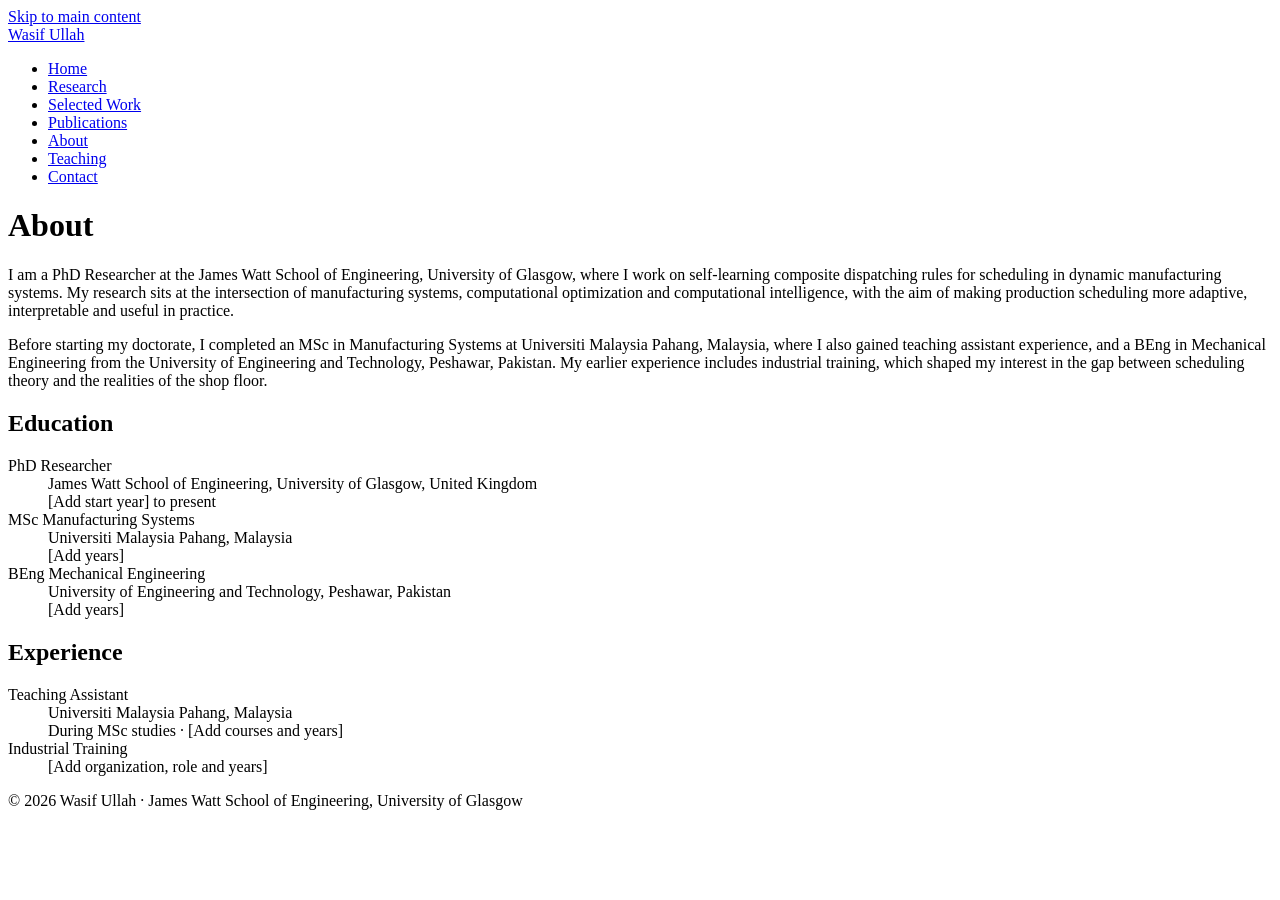
==== about.html @ bef583c8 "Add files via upload" ====
<!DOCTYPE html>
<html lang="en">
<head>
  <meta charset="UTF-8">
  <meta name="viewport" content="width=device-width, initial-scale=1.0">
  <title>About — Wasif Ullah</title>
  <meta name="description" content="Academic biography, education and experience of Wasif Ullah, PhD Researcher at the University of Glasgow.">
  <link rel="stylesheet" href="css/style.css">
</head>
<body>
  <a class="skip-link" href="#main">Skip to main content</a>

  <header class="site-header">
    <div class="container">
      <a class="site-name" href="index.html">Wasif Ullah</a>
      <nav class="site-nav" aria-label="Main navigation">
        <ul>
          <li><a href="index.html">Home</a></li>
          <li><a href="research.html">Research</a></li>
          <li><a href="selected-work.html">Selected Work</a></li>
          <li><a href="publications.html">Publications</a></li>
          <li><a href="about.html" aria-current="page">About</a></li>
          <li><a href="teaching.html">Teaching</a></li>
          <li><a href="contact.html">Contact</a></li>
        </ul>
      </nav>
    </div>
  </header>

  <main id="main">
    <div class="container">

      <h1>About</h1>

      <p>
        I am a PhD Researcher at the James Watt School of Engineering, University of Glasgow,
        where I work on self-learning composite dispatching rules for scheduling in dynamic
        manufacturing systems. My research sits at the intersection of manufacturing systems,
        computational optimization and computational intelligence, with the aim of making
        production scheduling more adaptive, interpretable and useful in practice.
      </p>
      <p>
        Before starting my doctorate, I completed an MSc in Manufacturing Systems at
        Universiti Malaysia Pahang, Malaysia, where I also gained teaching assistant
        experience, and a BEng in Mechanical Engineering from the University of Engineering
        and Technology, Peshawar, Pakistan. My earlier experience includes industrial
        training, which shaped my interest in the gap between scheduling theory and the
        realities of the shop floor.
      </p>

      <h2>Education</h2>
      <dl class="dlist">
        <dt>PhD Researcher</dt>
        <dd>
          James Watt School of Engineering, University of Glasgow, United Kingdom
          <br><span class="meta">[Add start year] to present</span>
        </dd>

        <dt>MSc Manufacturing Systems</dt>
        <dd>
          Universiti Malaysia Pahang, Malaysia
          <br><span class="meta">[Add years]</span>
        </dd>

        <dt>BEng Mechanical Engineering</dt>
        <dd>
          University of Engineering and Technology, Peshawar, Pakistan
          <br><span class="meta">[Add years]</span>
        </dd>
      </dl>

      <h2>Experience</h2>
      <dl class="dlist">
        <dt>Teaching Assistant</dt>
        <dd>
          Universiti Malaysia Pahang, Malaysia
          <br><span class="meta">During MSc studies · [Add courses and years]</span>
        </dd>

        <dt>Industrial Training</dt>
        <dd>
          [Add organization, role and years]
        </dd>
      </dl>

    </div>
  </main>

  <footer class="site-footer">
    <div class="container">
      <p>&copy; <span id="year">2026</span> Wasif Ullah · James Watt School of Engineering, University of Glasgow</p>
    </div>
  </footer>

  <script src="js/main.js"></script>
</body>
</html>
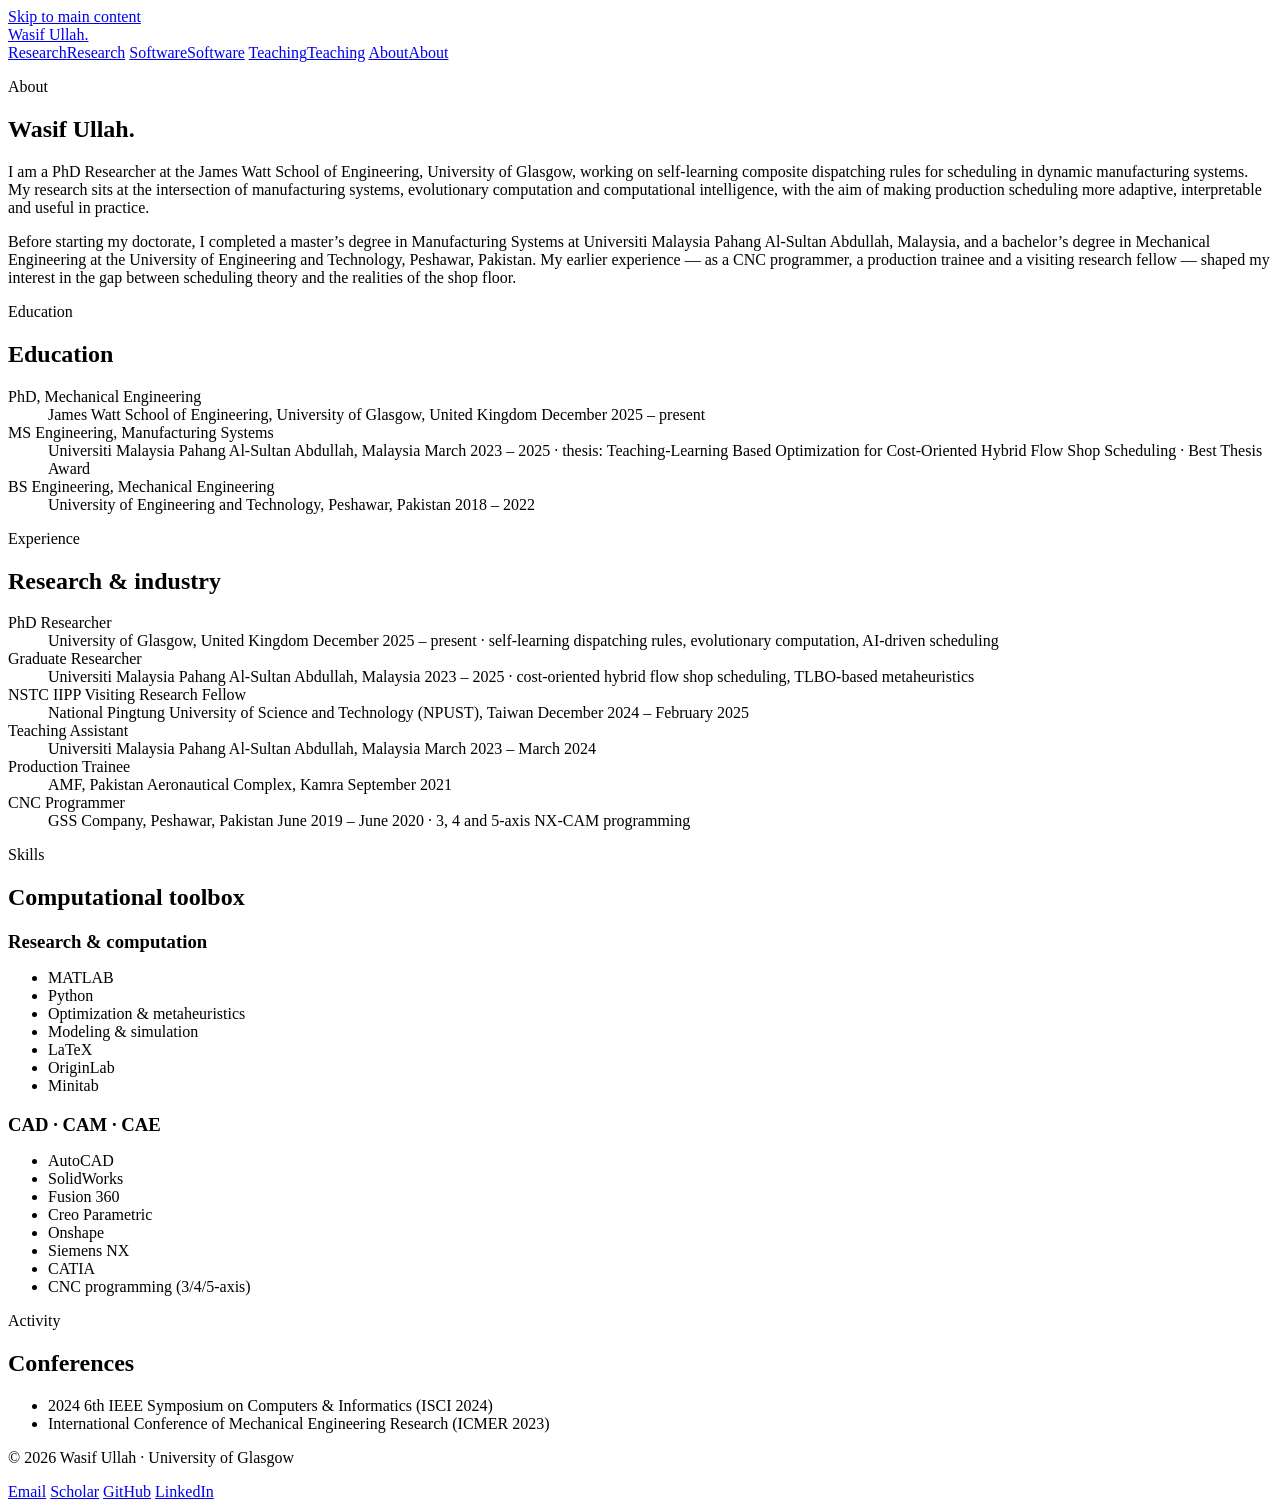
==== commit 97f617e1: "Add files via upload" ====
--- a/about.html
+++ b/about.html
@@ -2,93 +2,186 @@
 <html lang="en">
 <head>
   <meta charset="UTF-8">
-  <meta name="viewport" content="width=device-width, initial-scale=1.0">
+  <meta name="viewport" content="width=device-width, initial-scale=1">
   <title>About — Wasif Ullah</title>
-  <meta name="description" content="Academic biography, education and experience of Wasif Ullah, PhD Researcher at the University of Glasgow.">
+  <meta name="description" content="About Wasif Ullah: PhD Researcher at the University of Glasgow — biography, education, research and industrial experience, and skills.">
+  <meta name="theme-color" content="#101113">
+  <link rel="preconnect" href="https://fonts.googleapis.com">
+  <link rel="preconnect" href="https://fonts.gstatic.com" crossorigin>
+  <link href="https://fonts.googleapis.com/css2?family=Bodoni+Moda:opsz,wght@6..96,400..700&family=Geist:wght@300..600&family=Geist+Mono:wght@400;500&display=swap" rel="stylesheet">
   <link rel="stylesheet" href="css/style.css">
 </head>
 <body>
   <a class="skip-link" href="#main">Skip to main content</a>
 
   <header class="site-header">
-    <div class="container">
-      <a class="site-name" href="index.html">Wasif Ullah</a>
+    <div class="shell">
+      <a class="site-header-name" href="index.html" aria-label="Wasif Ullah — home">Wasif Ullah<span class="dot">.</span></a>
       <nav class="site-nav" aria-label="Main navigation">
-        <ul>
-          <li><a href="index.html">Home</a></li>
-          <li><a href="research.html">Research</a></li>
-          <li><a href="selected-work.html">Selected Work</a></li>
-          <li><a href="publications.html">Publications</a></li>
-          <li><a href="about.html" aria-current="page">About</a></li>
-          <li><a href="teaching.html">Teaching</a></li>
-          <li><a href="contact.html">Contact</a></li>
-        </ul>
+        <a href="research.html" aria-label="Research"><span class="roll"><span class="roll-inner"><span>Research</span><span>Research</span></span></span></a>
+        <a href="software.html" aria-label="Software"><span class="roll"><span class="roll-inner"><span>Software</span><span>Software</span></span></span></a>
+        <a href="teaching.html" aria-label="Teaching"><span class="roll"><span class="roll-inner"><span>Teaching</span><span>Teaching</span></span></span></a>
+        <a href="about.html" aria-current="page" aria-label="About"><span class="roll"><span class="roll-inner"><span>About</span><span>About</span></span></span></a>
       </nav>
     </div>
   </header>
 
   <main id="main">
-    <div class="container">
 
-      <h1>About</h1>
+    <section class="page-hero shell">
+      <p class="label">About</p>
+      <h1 class="page-title">Wasif Ullah<span style="color: var(--blue);">.</span></h1>
+      <p class="lede">
+        I am a PhD Researcher at the James Watt School of Engineering, University of
+        Glasgow, working on self-learning composite dispatching rules for scheduling in
+        dynamic manufacturing systems. My research sits at the intersection of
+        manufacturing systems, evolutionary computation and computational intelligence,
+        with the aim of making production scheduling more adaptive, interpretable and
+        useful in practice.
+      </p>
+      <p class="lede" style="margin-top: 1rem;">
+        Before starting my doctorate, I completed a master’s degree in Manufacturing
+        Systems at Universiti Malaysia Pahang Al-Sultan Abdullah, Malaysia, and a
+        bachelor’s degree in Mechanical Engineering at the University of Engineering and
+        Technology, Peshawar, Pakistan. My earlier experience — as a CNC programmer, a
+        production trainee and a visiting research fellow — shaped my interest in the
+        gap between scheduling theory and the realities of the shop floor.
+      </p>
+    </section>
 
-      <p>
-        I am a PhD Researcher at the James Watt School of Engineering, University of Glasgow,
-        where I work on self-learning composite dispatching rules for scheduling in dynamic
-        manufacturing systems. My research sits at the intersection of manufacturing systems,
-        computational optimization and computational intelligence, with the aim of making
-        production scheduling more adaptive, interpretable and useful in practice.
-      </p>
-      <p>
-        Before starting my doctorate, I completed an MSc in Manufacturing Systems at
-        Universiti Malaysia Pahang, Malaysia, where I also gained teaching assistant
-        experience, and a BEng in Mechanical Engineering from the University of Engineering
-        and Technology, Peshawar, Pakistan. My earlier experience includes industrial
-        training, which shaped my interest in the gap between scheduling theory and the
-        realities of the shop floor.
-      </p>
+    <section class="shell">
+      <div class="section-head">
+        <p class="label">Education</p>
+        <h2 class="serif-title section-title">Education</h2>
+      </div>
+      <dl class="dlist">
+        <div class="drow">
+          <dt>PhD, Mechanical Engineering</dt>
+          <dd>
+            James Watt School of Engineering, University of Glasgow, United Kingdom
+            <span class="meta">December 2025 – present</span>
+          </dd>
+        </div>
+        <div class="drow">
+          <dt>MS Engineering, Manufacturing Systems</dt>
+          <dd>
+            Universiti Malaysia Pahang Al-Sultan Abdullah, Malaysia
+            <span class="meta">March 2023 – 2025 · thesis: Teaching-Learning Based Optimization for Cost-Oriented Hybrid Flow Shop Scheduling · Best Thesis Award</span>
+          </dd>
+        </div>
+        <div class="drow">
+          <dt>BS Engineering, Mechanical Engineering</dt>
+          <dd>
+            University of Engineering and Technology, Peshawar, Pakistan
+            <span class="meta">2018 – 2022</span>
+          </dd>
+        </div>
+      </dl>
+    </section>
 
-      <h2>Education</h2>
+    <section class="section shell">
+      <div class="section-head">
+        <p class="label">Experience</p>
+        <h2 class="serif-title section-title">Research &amp; industry</h2>
+      </div>
       <dl class="dlist">
-        <dt>PhD Researcher</dt>
-        <dd>
-          James Watt School of Engineering, University of Glasgow, United Kingdom
-          <br><span class="meta">[Add start year] to present</span>
-        </dd>
+        <div class="drow">
+          <dt>PhD Researcher</dt>
+          <dd>
+            University of Glasgow, United Kingdom
+            <span class="meta">December 2025 – present · self-learning dispatching rules, evolutionary computation, AI-driven scheduling</span>
+          </dd>
+        </div>
+        <div class="drow">
+          <dt>Graduate Researcher</dt>
+          <dd>
+            Universiti Malaysia Pahang Al-Sultan Abdullah, Malaysia
+            <span class="meta">2023 – 2025 · cost-oriented hybrid flow shop scheduling, TLBO-based metaheuristics</span>
+          </dd>
+        </div>
+        <div class="drow">
+          <dt>NSTC IIPP Visiting Research Fellow</dt>
+          <dd>
+            National Pingtung University of Science and Technology (NPUST), Taiwan
+            <span class="meta">December 2024 – February 2025</span>
+          </dd>
+        </div>
+        <div class="drow">
+          <dt>Teaching Assistant</dt>
+          <dd>
+            Universiti Malaysia Pahang Al-Sultan Abdullah, Malaysia
+            <span class="meta">March 2023 – March 2024</span>
+          </dd>
+        </div>
+        <div class="drow">
+          <dt>Production Trainee</dt>
+          <dd>
+            AMF, Pakistan Aeronautical Complex, Kamra
+            <span class="meta">September 2021</span>
+          </dd>
+        </div>
+        <div class="drow">
+          <dt>CNC Programmer</dt>
+          <dd>
+            GSS Company, Peshawar, Pakistan
+            <span class="meta">June 2019 – June 2020 · 3, 4 and 5-axis NX-CAM programming</span>
+          </dd>
+        </div>
+      </dl>
+    </section>
 
-        <dt>MSc Manufacturing Systems</dt>
-        <dd>
-          Universiti Malaysia Pahang, Malaysia
-          <br><span class="meta">[Add years]</span>
-        </dd>
+    <section class="section shell">
+      <div class="section-head">
+        <p class="label">Skills</p>
+        <h2 class="serif-title section-title">Computational toolbox</h2>
+      </div>
 
-        <dt>BEng Mechanical Engineering</dt>
-        <dd>
-          University of Engineering and Technology, Peshawar, Pakistan
-          <br><span class="meta">[Add years]</span>
-        </dd>
-      </dl>
+      <h3 class="label" style="margin-bottom: 1rem;">Research &amp; computation</h3>
+      <ul class="chips">
+        <li>MATLAB</li>
+        <li>Python</li>
+        <li>Optimization &amp; metaheuristics</li>
+        <li>Modeling &amp; simulation</li>
+        <li>LaTeX</li>
+        <li>OriginLab</li>
+        <li>Minitab</li>
+      </ul>
 
-      <h2>Experience</h2>
-      <dl class="dlist">
-        <dt>Teaching Assistant</dt>
-        <dd>
-          Universiti Malaysia Pahang, Malaysia
-          <br><span class="meta">During MSc studies · [Add courses and years]</span>
-        </dd>
+      <h3 class="label" style="margin-bottom: 1rem;">CAD · CAM · CAE</h3>
+      <ul class="chips">
+        <li>AutoCAD</li>
+        <li>SolidWorks</li>
+        <li>Fusion 360</li>
+        <li>Creo Parametric</li>
+        <li>Onshape</li>
+        <li>Siemens NX</li>
+        <li>CATIA</li>
+        <li>CNC programming (3/4/5-axis)</li>
+      </ul>
+    </section>
 
-        <dt>Industrial Training</dt>
-        <dd>
-          [Add organization, role and years]
-        </dd>
-      </dl>
+    <section class="section shell">
+      <div class="section-head">
+        <p class="label">Activity</p>
+        <h2 class="serif-title section-title">Conferences</h2>
+      </div>
+      <ul class="interests" style="max-width: 44rem;">
+        <li>2024 6th IEEE Symposium on Computers &amp; Informatics (ISCI 2024)</li>
+        <li>International Conference of Mechanical Engineering Research (ICMER 2023)</li>
+      </ul>
+    </section>
 
-    </div>
   </main>
 
   <footer class="site-footer">
-    <div class="container">
-      <p>&copy; <span id="year">2026</span> Wasif Ullah · James Watt School of Engineering, University of Glasgow</p>
+    <div class="shell">
+      <p>&copy; <span id="year">2026</span> Wasif Ullah · University of Glasgow</p>
+      <nav class="contact-links" aria-label="Contact and profiles">
+        <a href="mailto:wasif.optim@gmail.com">Email</a>
+        <a href="https://scholar.google.com/citations?user=JLo4vEMAAAAJ&amp;hl=en">Scholar</a>
+        <a href="https://github.com/wasif-ai-opt">GitHub</a>
+        <a href="https://www.linkedin.com/in/engineeringoptimization/">LinkedIn</a>
+      </nav>
     </div>
   </footer>
 
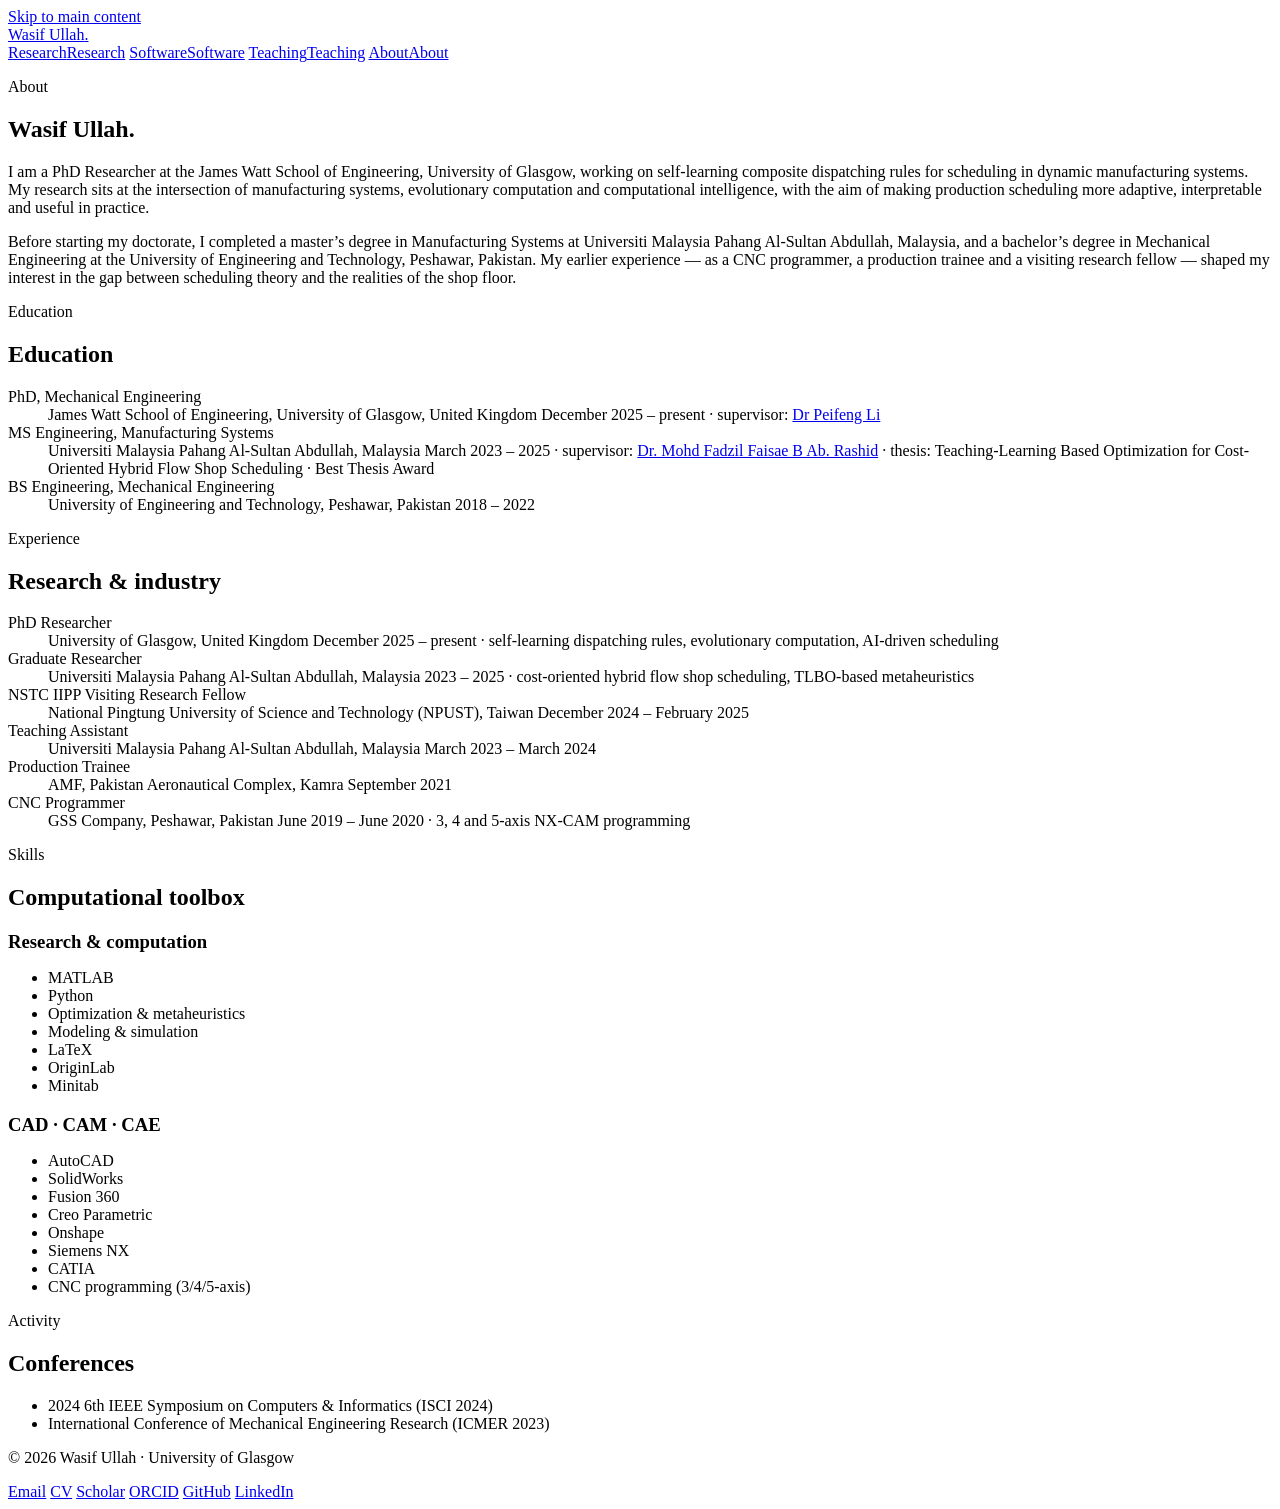
==== commit d5ed8b66: "Add files via upload" ====
--- a/about.html
+++ b/about.html
@@ -9,6 +9,8 @@
   <link rel="preconnect" href="https://fonts.googleapis.com">
   <link rel="preconnect" href="https://fonts.gstatic.com" crossorigin>
   <link href="https://fonts.googleapis.com/css2?family=Bodoni+Moda:opsz,wght@6..96,400..700&family=Geist:wght@300..600&family=Geist+Mono:wght@400;500&display=swap" rel="stylesheet">
+  <link rel="icon" type="image/png" sizes="32x32" href="assets/favicon-32.png">
+  <link rel="apple-touch-icon" href="assets/apple-touch-icon.png">
   <link rel="stylesheet" href="css/style.css">
 </head>
 <body>
@@ -59,14 +61,14 @@
           <dt>PhD, Mechanical Engineering</dt>
           <dd>
             James Watt School of Engineering, University of Glasgow, United Kingdom
-            <span class="meta">December 2025 – present</span>
+            <span class="meta">December 2025 – present · supervisor: <a href="https://www.gla.ac.uk/schools/engineering/staff/peifengli/" target="_blank" rel="noopener">Dr Peifeng Li</a></span>
           </dd>
         </div>
         <div class="drow">
           <dt>MS Engineering, Manufacturing Systems</dt>
           <dd>
             Universiti Malaysia Pahang Al-Sultan Abdullah, Malaysia
-            <span class="meta">March 2023 – 2025 · thesis: Teaching-Learning Based Optimization for Cost-Oriented Hybrid Flow Shop Scheduling · Best Thesis Award</span>
+            <span class="meta">March 2023 – 2025 · supervisor: <a href="https://apps.ump.edu.my/expertDirectory/profile.jsp?email=ffaisae@umpsa.edu.my" target="_blank" rel="noopener">Dr. Mohd Fadzil Faisae B Ab. Rashid</a> · thesis: Teaching-Learning Based Optimization for Cost-Oriented Hybrid Flow Shop Scheduling · Best Thesis Award</span>
           </dd>
         </div>
         <div class="drow">
@@ -178,7 +180,9 @@
       <p>&copy; <span id="year">2026</span> Wasif Ullah · University of Glasgow</p>
       <nav class="contact-links" aria-label="Contact and profiles">
         <a href="mailto:wasif.optim@gmail.com">Email</a>
+        <a href="assets/cv.pdf">CV</a>
         <a href="https://scholar.google.com/citations?user=JLo4vEMAAAAJ&amp;hl=en">Scholar</a>
+        <a href="https://orcid.org/0009-0007-9515-0341">ORCID</a>
         <a href="https://github.com/wasif-ai-opt">GitHub</a>
         <a href="https://www.linkedin.com/in/engineeringoptimization/">LinkedIn</a>
       </nav>
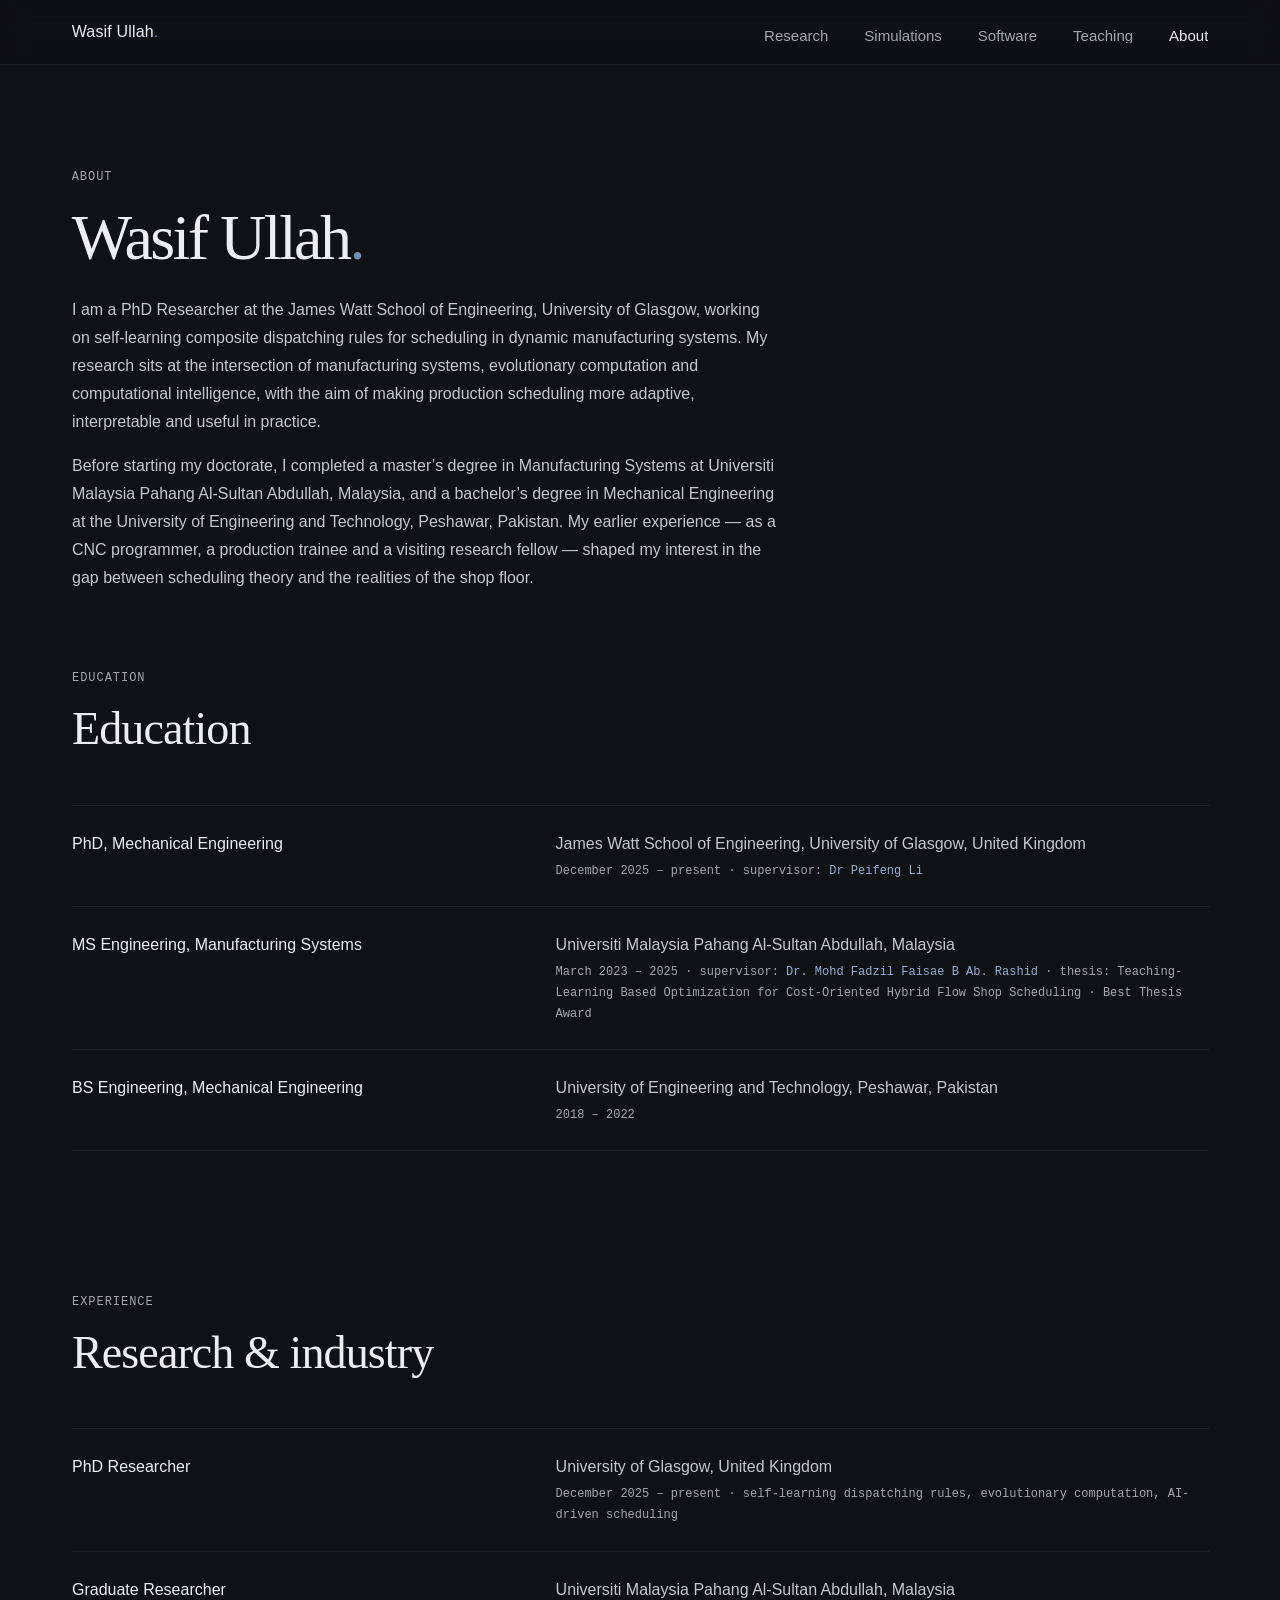
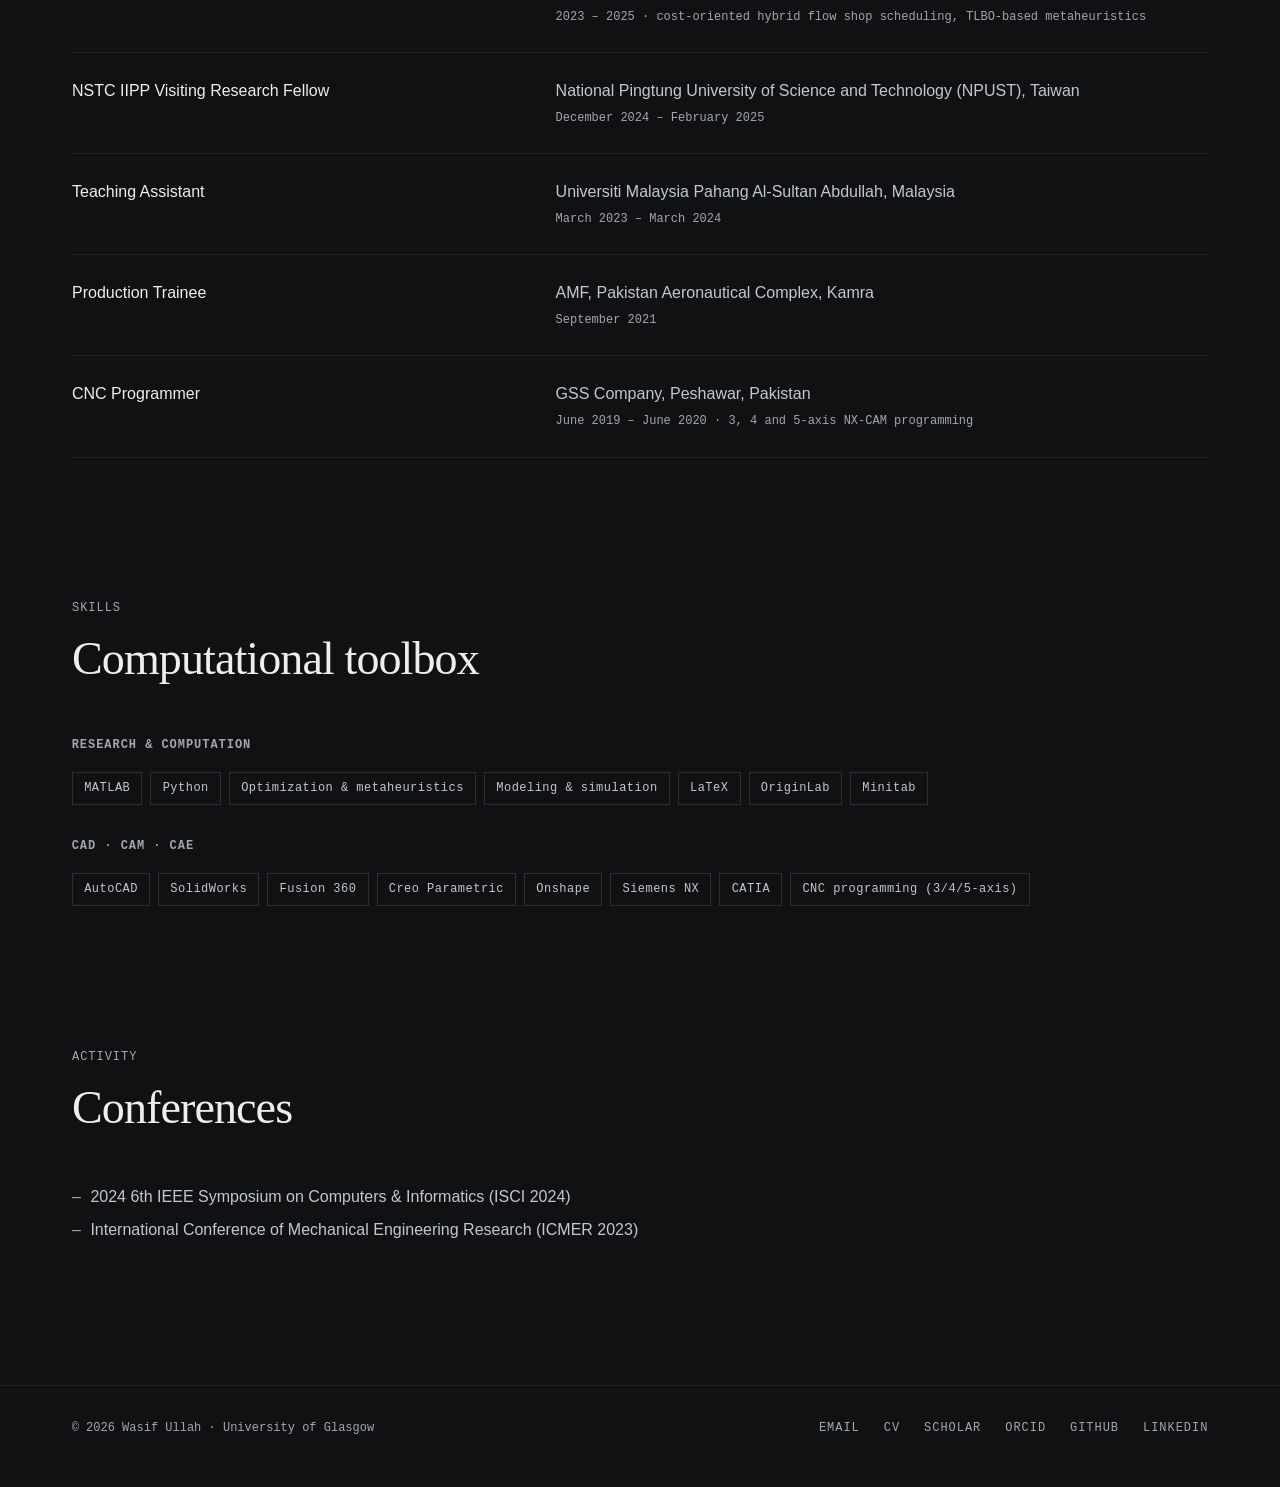
==== commit d223cc96: "Add files via upload" ====
--- a/about.html
+++ b/about.html
@@ -21,6 +21,7 @@
       <a class="site-header-name" href="index.html" aria-label="Wasif Ullah — home">Wasif Ullah<span class="dot">.</span></a>
       <nav class="site-nav" aria-label="Main navigation">
         <a href="research.html" aria-label="Research"><span class="roll"><span class="roll-inner"><span>Research</span><span>Research</span></span></span></a>
+        <a href="simulations.html" aria-label="Simulations"><span class="roll"><span class="roll-inner"><span>Simulations</span><span>Simulations</span></span></span></a>
         <a href="software.html" aria-label="Software"><span class="roll"><span class="roll-inner"><span>Software</span><span>Software</span></span></span></a>
         <a href="teaching.html" aria-label="Teaching"><span class="roll"><span class="roll-inner"><span>Teaching</span><span>Teaching</span></span></span></a>
         <a href="about.html" aria-current="page" aria-label="About"><span class="roll"><span class="roll-inner"><span>About</span><span>About</span></span></span></a>
--- a/css/style.css
+++ b/css/style.css
@@ -0,0 +1,636 @@
+/* ============================================================
+   Wasif Ullah — Academic Website
+   Dark, minimalist academic design · plain HTML + CSS + JS
+   Typography: Bodoni Moda (display) · Geist (body) · Geist Mono (labels)
+   ============================================================ */
+
+:root {
+  --ink: #101113;
+  --panel: #14161a;
+  --paper: #eeeef0;
+  --body: #c3c7ce;
+  --muted: #a3a7ad;
+  --blue: #6e8db8;
+  --blue-hi: #8eafd9;
+  --blue-dim: #252c37;
+  --rule: #2c3035;
+  --rule-item: #212427;
+
+  --font: "Geist", "Helvetica Neue", Arial, sans-serif;
+  --font-mono: "Geist Mono", ui-monospace, Menlo, Consolas, monospace;
+  --font-serif: "Bodoni Moda", "Bodoni MT", Didot, Georgia, serif;
+
+  --page-width: 75rem;
+  --gutter: clamp(1.4rem, 5.6vw, 6rem);
+  --column-gap: 1.5rem;
+  --tracking-caps: .08em;
+  --header-h: 4rem;
+
+  color-scheme: dark;
+}
+
+* { box-sizing: border-box; }
+
+html { scroll-behavior: smooth; }
+
+body {
+  margin: 0;
+  background: var(--ink);
+  color: var(--body);
+  font-family: var(--font);
+  font-size: 1rem;
+  font-weight: 340;
+  line-height: 1.75;
+  -webkit-font-smoothing: antialiased;
+  text-rendering: optimizeLegibility;
+}
+
+::selection { background: var(--blue-dim); color: var(--paper); }
+
+/* ---------- Accessibility ---------- */
+.skip-link {
+  position: absolute;
+  left: -9999px;
+  top: 0;
+  background: var(--paper);
+  color: var(--ink);
+  padding: 0.5rem 1rem;
+  font-family: var(--font-mono);
+  font-size: 0.75rem;
+  z-index: 100;
+}
+.skip-link:focus { left: 0.5rem; top: 0.5rem; }
+
+:focus-visible {
+  outline: 1px solid var(--blue-hi);
+  outline-offset: 3px;
+}
+
+@media (prefers-reduced-motion: reduce) {
+  html { scroll-behavior: auto; }
+  *, *::before, *::after { transition: none !important; animation: none !important; }
+}
+
+/* ---------- Layout primitives ---------- */
+.shell {
+  width: min(calc(100% - var(--gutter) * 2), var(--page-width));
+  margin-inline: auto;
+}
+
+.grid {
+  display: grid;
+  grid-template-columns: repeat(12, minmax(0, 1fr));
+  column-gap: var(--column-gap);
+}
+
+/* ---------- Type helpers ---------- */
+.label {
+  font-family: var(--font-mono);
+  font-size: 0.75rem;
+  letter-spacing: var(--tracking-caps);
+  text-transform: uppercase;
+  color: var(--muted);
+  margin: 0;
+}
+
+.serif-title {
+  font-family: var(--font-serif);
+  font-weight: 500;
+  color: var(--paper);
+  letter-spacing: -0.02em;
+  line-height: 1.15;
+  margin: 0;
+}
+
+/* ---------- Links ---------- */
+a {
+  color: var(--blue-hi);
+  text-decoration: none;
+  transition: color 140ms ease-out;
+}
+a:hover { color: var(--paper); }
+
+.arrow-link {
+  display: inline-flex;
+  align-items: center;
+  gap: 0.6rem;
+  font-family: var(--font-mono);
+  font-size: 0.75rem;
+  letter-spacing: var(--tracking-caps);
+  text-transform: uppercase;
+  color: var(--blue-hi);
+}
+.arrow-link .arrow {
+  display: inline-block;
+  transition: transform 140ms ease-out;
+}
+.arrow-link:hover .arrow { transform: translateX(4px); }
+
+/* ---------- Header ---------- */
+.site-header {
+  position: sticky;
+  top: 0;
+  z-index: 50;
+  background: rgba(16, 17, 19, 0.82);
+  backdrop-filter: blur(12px);
+  -webkit-backdrop-filter: blur(12px);
+  border-bottom: 1px solid var(--rule-item);
+}
+
+.site-header .shell {
+  display: flex;
+  align-items: center;
+  justify-content: space-between;
+  height: var(--header-h);
+  gap: 1.5rem;
+}
+
+.site-header-name {
+  font-family: var(--font);
+  font-weight: 500;
+  font-size: 1rem;
+  color: var(--paper);
+  letter-spacing: 0.01em;
+  white-space: nowrap;
+}
+.site-header-name:hover { color: var(--paper); }
+.site-header-name .dot { color: var(--blue); }
+
+.site-nav {
+  display: flex;
+  gap: clamp(1rem, 3vw, 2.25rem);
+}
+.site-nav a {
+  font-size: 0.9375rem;
+  color: var(--muted);
+}
+.site-nav a:hover { color: var(--paper); }
+.site-nav a[aria-current="page"] { color: var(--paper); }
+
+/* rolling label on hover */
+.roll {
+  display: inline-block;
+  overflow: hidden;
+  height: 1.35em;
+  vertical-align: middle;
+}
+.roll-inner {
+  display: block;
+  transition: transform 200ms ease-out;
+}
+.roll-inner > span { display: block; height: 1.35em; }
+.roll-inner > span:last-child { color: var(--blue-hi); }
+a:hover .roll-inner { transform: translateY(-1.35em); }
+
+/* ---------- Hero ---------- */
+.hero { padding-top: clamp(4rem, 9vw, 8rem); }
+
+.hero-id { grid-column: 1 / 6; }
+.hero-main { grid-column: 7 / 13; }
+
+.hero-name {
+  font-family: var(--font-serif);
+  font-size: clamp(1.85rem, 3.1vw, 2.5rem);
+  font-weight: 400;
+  letter-spacing: -0.015em;
+  line-height: 1.15;
+  white-space: nowrap;
+  color: var(--paper);
+  margin: 0 0 1.75rem;
+}
+.hero-name .dot { color: var(--blue); }
+
+.hero-portrait {
+  margin: 0;
+  max-width: 17.5rem;
+  position: relative;
+  overflow: hidden;
+}
+.hero-portrait img {
+  display: block;
+  width: 100%;
+  height: auto;
+  border: 1px solid var(--rule);
+  filter: saturate(0.92);
+}
+
+/* ---------- Entrance develop effect (canvas overlay) ---------- */
+.portrait-develop {
+  position: absolute;
+  inset: 0;
+  width: 100%;
+  height: 100%;
+  display: block;
+  pointer-events: none;
+}
+
+.contact-links {
+  display: flex;
+  flex-wrap: wrap;
+  gap: 0.75rem 1.75rem;
+  margin: 0 0 2.5rem;
+}
+.contact-links a {
+  display: inline-flex;
+  align-items: center;
+  gap: 0.55rem;
+  font-family: var(--font-mono);
+  font-size: 0.75rem;
+  letter-spacing: var(--tracking-caps);
+  text-transform: uppercase;
+  color: var(--muted);
+}
+.contact-links a:hover { color: var(--paper); }
+.contact-links svg {
+  width: 17px;
+  height: 17px;
+  fill: none;
+  stroke: currentColor;
+  stroke-width: 1.4;
+  stroke-linecap: round;
+  stroke-linejoin: round;
+  flex-shrink: 0;
+}
+
+.hero-role {
+  font-size: 1.375rem;
+  font-weight: 480;
+  color: var(--paper);
+  margin: 0 0 0.25rem;
+  letter-spacing: -0.01em;
+}
+.hero-affil {
+  color: var(--muted);
+  margin: 0 0 2.25rem;
+}
+
+.hero-bio {
+  max-width: 35rem;
+  margin: 0 0 2rem;
+}
+
+.interests {
+  list-style: none;
+  padding: 0;
+  margin: 0 0 2.25rem;
+}
+.interests li {
+  position: relative;
+  padding-left: 1.15rem;
+  margin-bottom: 0.3rem;
+  color: var(--body);
+}
+.interests li::before {
+  content: "–";
+  position: absolute;
+  left: 0;
+  color: var(--muted);
+}
+
+/* ---------- Sections ---------- */
+.section { margin-top: clamp(6rem, 11vw, 10rem); }
+.section-head { margin-bottom: 3rem; }
+.section-head .label { margin-bottom: 0.9rem; }
+.section-title { font-size: clamp(2rem, 3.6vw, 3rem); }
+
+.section-lead {
+  grid-column: 1 / 8;
+  font-size: 1.0625rem;
+  margin: 0 0 1rem;
+}
+.section-note {
+  grid-column: 1 / 8;
+  color: var(--muted);
+  font-size: 0.9375rem;
+}
+
+/* ---------- Work / publication list ---------- */
+.item-list { border-bottom: 1px solid var(--rule-item); }
+
+.item {
+  display: grid;
+  grid-template-columns: repeat(12, minmax(0, 1fr));
+  column-gap: var(--column-gap);
+  padding: 2rem 0 2.25rem;
+  border-top: 1px solid var(--rule-item);
+}
+
+.item-index { grid-column: 1 / 4; }
+.item-index .year {
+  font-family: var(--font-mono);
+  font-size: 0.75rem;
+  letter-spacing: var(--tracking-caps);
+  color: var(--muted);
+}
+.item-index .venue-tag {
+  display: block;
+  margin-top: 0.5rem;
+  font-family: var(--font-mono);
+  font-size: 0.6875rem;
+  letter-spacing: var(--tracking-caps);
+  text-transform: uppercase;
+  color: var(--blue);
+}
+
+.item-body { grid-column: 4 / 13; }
+.item-name {
+  font-family: var(--font-serif);
+  font-size: 1.5rem;
+  font-weight: 500;
+  color: var(--paper);
+  letter-spacing: -0.015em;
+  line-height: 1.25;
+  margin: 0 0 0.4rem;
+}
+.item-authors {
+  font-size: 0.9375rem;
+  color: var(--body);
+  margin: 0 0 0.15rem;
+}
+.item-authors .me { color: var(--paper); font-weight: 500; }
+.item-venue {
+  font-family: var(--font-mono);
+  font-size: 0.75rem;
+  letter-spacing: 0.04em;
+  color: var(--muted);
+  margin: 0 0 0.9rem;
+}
+.item-desc {
+  margin: 0 0 0.9rem;
+  max-width: 42rem;
+  font-size: 0.9375rem;
+}
+.item-links {
+  display: flex;
+  flex-wrap: wrap;
+  gap: 0.25rem 0;
+  font-family: var(--font-mono);
+  font-size: 0.75rem;
+  letter-spacing: var(--tracking-caps);
+  text-transform: uppercase;
+  margin: 0;
+}
+.item-links li { list-style: none; }
+.item-links { padding: 0; }
+.item-links a { color: var(--blue-hi); }
+.item-links a:hover { color: var(--paper); }
+.item-links li + li::before {
+  content: "–";
+  color: var(--muted);
+  margin: 0 0.75rem 0 0.5rem;
+}
+
+/* ---------- Live simulation ---------- */
+.sim-panel {
+  border: 1px solid var(--rule);
+  background: var(--panel);
+}
+.sim-head {
+  display: flex;
+  align-items: center;
+  justify-content: space-between;
+  gap: 1rem;
+  padding: 0.9rem 1.25rem;
+  border-bottom: 1px solid var(--rule-item);
+}
+.sim-head .label { color: var(--body); }
+.sim-toggle {
+  font-family: var(--font-mono);
+  font-size: 0.6875rem;
+  letter-spacing: var(--tracking-caps);
+  text-transform: uppercase;
+  color: var(--muted);
+  background: none;
+  border: 1px solid var(--rule);
+  padding: 0.35rem 0.8rem;
+  cursor: pointer;
+  transition: color 140ms, border-color 140ms;
+}
+.sim-toggle:hover { color: var(--paper); border-color: var(--muted); }
+
+.sim-canvases {
+  display: grid;
+  grid-template-columns: 2fr 1fr;
+}
+.sim-canvases.single { grid-template-columns: 1fr; }
+.sim-canvases canvas {
+  display: block;
+  width: 100%;
+  height: auto;
+}
+#sim-fitness { border-left: 1px solid var(--rule-item); }
+
+.sim-foot {
+  display: flex;
+  flex-wrap: wrap;
+  gap: 0.5rem 2rem;
+  padding: 0.8rem 1.25rem;
+  border-top: 1px solid var(--rule-item);
+  font-family: var(--font-mono);
+  font-size: 0.75rem;
+  color: var(--muted);
+}
+.sim-foot .stat b { color: var(--paper); font-weight: 500; }
+
+.sim-caption {
+  margin-top: 1rem;
+  font-size: 0.875rem;
+  color: var(--muted);
+  max-width: 46rem;
+}
+
+/* ---------- Research page areas ---------- */
+.area { margin-top: clamp(5rem, 9vw, 8rem); }
+.area-head { margin-bottom: 2.5rem; }
+.area-q {
+  font-family: var(--font-mono);
+  font-size: 0.9375rem;
+  color: var(--blue-hi);
+  margin: 0 0 1rem;
+}
+.area-title { font-size: clamp(1.75rem, 3vw, 2.5rem); margin-bottom: 1.25rem; }
+.area-text { max-width: 44rem; }
+.area-text p { margin: 0 0 1rem; }
+
+.figure {
+  margin: 2.25rem 0;
+  border: 1px solid var(--rule);
+  background: var(--panel);
+  padding: clamp(1rem, 3vw, 2rem);
+}
+.figure svg { display: block; width: 100%; height: auto; }
+.figure figcaption {
+  margin-top: 1rem;
+  font-family: var(--font-mono);
+  font-size: 0.75rem;
+  color: var(--muted);
+}
+
+/* ---------- Definition lists (education, experience) ---------- */
+.dlist { margin: 0; border-bottom: 1px solid var(--rule-item); }
+.dlist .drow {
+  display: grid;
+  grid-template-columns: repeat(12, minmax(0, 1fr));
+  column-gap: var(--column-gap);
+  padding: 1.5rem 0;
+  border-top: 1px solid var(--rule-item);
+}
+.dlist dt {
+  grid-column: 1 / 6;
+  font-weight: 500;
+  color: var(--paper);
+  margin: 0;
+}
+.dlist dd {
+  grid-column: 6 / 13;
+  margin: 0;
+  color: var(--body);
+}
+.dlist dd .meta {
+  display: block;
+  font-family: var(--font-mono);
+  font-size: 0.75rem;
+  color: var(--muted);
+  margin-top: 0.2rem;
+}
+
+/* ---------- Skill chips ---------- */
+.chips {
+  display: flex;
+  flex-wrap: wrap;
+  gap: 0.5rem;
+  margin: 0 0 2rem;
+  padding: 0;
+  list-style: none;
+}
+.chips li {
+  font-family: var(--font-mono);
+  font-size: 0.75rem;
+  letter-spacing: 0.04em;
+  color: var(--body);
+  border: 1px solid var(--rule);
+  padding: 0.3rem 0.7rem;
+}
+
+/* ---------- Page hero (inner pages) ---------- */
+.page-hero { padding-top: clamp(3.5rem, 8vw, 7rem); margin-bottom: clamp(3rem, 6vw, 5rem); }
+.page-hero .label { margin-bottom: 1rem; }
+.page-title {
+  font-family: var(--font-serif);
+  font-size: clamp(2.5rem, 5vw, 4rem);
+  font-weight: 500;
+  letter-spacing: -0.04em;
+  line-height: 1.05;
+  color: var(--paper);
+  margin: 0 0 1.5rem;
+}
+.page-hero .lede { max-width: 44rem; margin: 0; }
+
+/* ---------- Footer ---------- */
+.site-footer {
+  margin-top: clamp(6rem, 11vw, 10rem);
+  border-top: 1px solid var(--rule-item);
+  padding: 2rem 0 3rem;
+}
+.site-footer .shell {
+  display: flex;
+  flex-wrap: wrap;
+  align-items: center;
+  justify-content: space-between;
+  gap: 1rem 2rem;
+}
+.site-footer p {
+  font-family: var(--font-mono);
+  font-size: 0.75rem;
+  color: var(--muted);
+  margin: 0;
+}
+.site-footer .contact-links { margin: 0; gap: 0.5rem 1.5rem; }
+
+/* ---------- Redirect pages ---------- */
+.redirect-note { padding: 6rem 0; }
+
+/* ---------- Affiliation link (hero) ---------- */
+.affil-link {
+  display: block;
+  color: inherit;
+}
+.affil-link:hover .hero-role { color: var(--blue-hi); }
+.affil-link:hover .hero-affil { color: var(--body); }
+.affil-link .hero-role,
+.affil-link .hero-affil { transition: color 140ms ease-out; }
+
+/* ---------- Nav blink on tab click ---------- */
+@keyframes nav-flash {
+  0%   { opacity: 1; }
+  20%  { opacity: 0.1; }
+  40%  { opacity: 1; }
+  60%  { opacity: 0.1; }
+  80%  { opacity: 1; }
+  100% { opacity: 0.15; }
+}
+.nav-flash { animation: nav-flash 300ms linear; color: var(--paper); }
+
+/* ---------- Reveal on scroll ---------- */
+[data-reveal] {
+  opacity: 0;
+  transform: translateY(16px);
+  transition:
+    opacity 700ms cubic-bezier(0.22, 0.61, 0.21, 1),
+    transform 700ms cubic-bezier(0.22, 0.61, 0.21, 1);
+  will-change: opacity, transform;
+}
+[data-reveal].is-visible {
+  opacity: 1;
+  transform: none;
+}
+
+/* contact links under the portrait, matching its width */
+.hero-id .contact-links {
+  flex-direction: row;
+  flex-wrap: wrap;
+  justify-content: flex-start;
+  gap: 0.45rem 1.1rem;
+  width: 100%;
+  max-width: 17.5rem;
+  margin: 1.6rem 0 0;
+}
+
+/* ---------- Hero entrance (line-by-line rise) ---------- */
+@keyframes hero-rise {
+  from { opacity: 0; transform: translateY(18px); }
+  to   { opacity: 1; transform: none; }
+}
+.hero-main > * {
+  animation: hero-rise 800ms cubic-bezier(0.22, 0.61, 0.21, 1) both;
+}
+.hero-main > *:nth-child(1) { animation-delay: 60ms; }
+.hero-main > *:nth-child(2) { animation-delay: 160ms; }
+.hero-main > *:nth-child(3) { animation-delay: 260ms; }
+.hero-main > *:nth-child(4) { animation-delay: 360ms; }
+.hero-main > *:nth-child(5) { animation-delay: 460ms; }
+.hero-main > *:nth-child(6) { animation-delay: 540ms; }
+.hero-name { animation: hero-rise 800ms cubic-bezier(0.22, 0.61, 0.21, 1) both; }
+.hero-portrait { animation: hero-rise 900ms cubic-bezier(0.22, 0.61, 0.21, 1) 120ms both; }
+.hero-id .contact-links { animation: hero-rise 900ms cubic-bezier(0.22, 0.61, 0.21, 1) 280ms both; }
+
+/* ---------- Responsive ---------- */
+@media (max-width: 900px) {
+  .hero-id { grid-column: 1 / -1; margin-bottom: 3rem; }
+  .hero-main { grid-column: 1 / -1; }
+  .hero-portrait { max-width: 15rem; }
+  .hero-id .contact-links { max-width: 15rem; gap: 0.55rem; }
+  .item-index { grid-column: 1 / -1; margin-bottom: 0.75rem; }
+  .item-body { grid-column: 1 / -1; }
+  .dlist dt { grid-column: 1 / -1; margin-bottom: 0.25rem; }
+  .dlist dd { grid-column: 1 / -1; }
+  .section-lead, .section-note { grid-column: 1 / -1; }
+  .sim-canvases { grid-template-columns: 1fr; }
+  #sim-fitness { border-left: none; border-top: 1px solid var(--rule-item); }
+}
+
+@media (max-width: 560px) {
+  .site-nav { gap: 0.9rem; }
+  .site-nav a { font-size: 0.8125rem; }
+  .site-header-name { font-size: 0.9375rem; }
+}
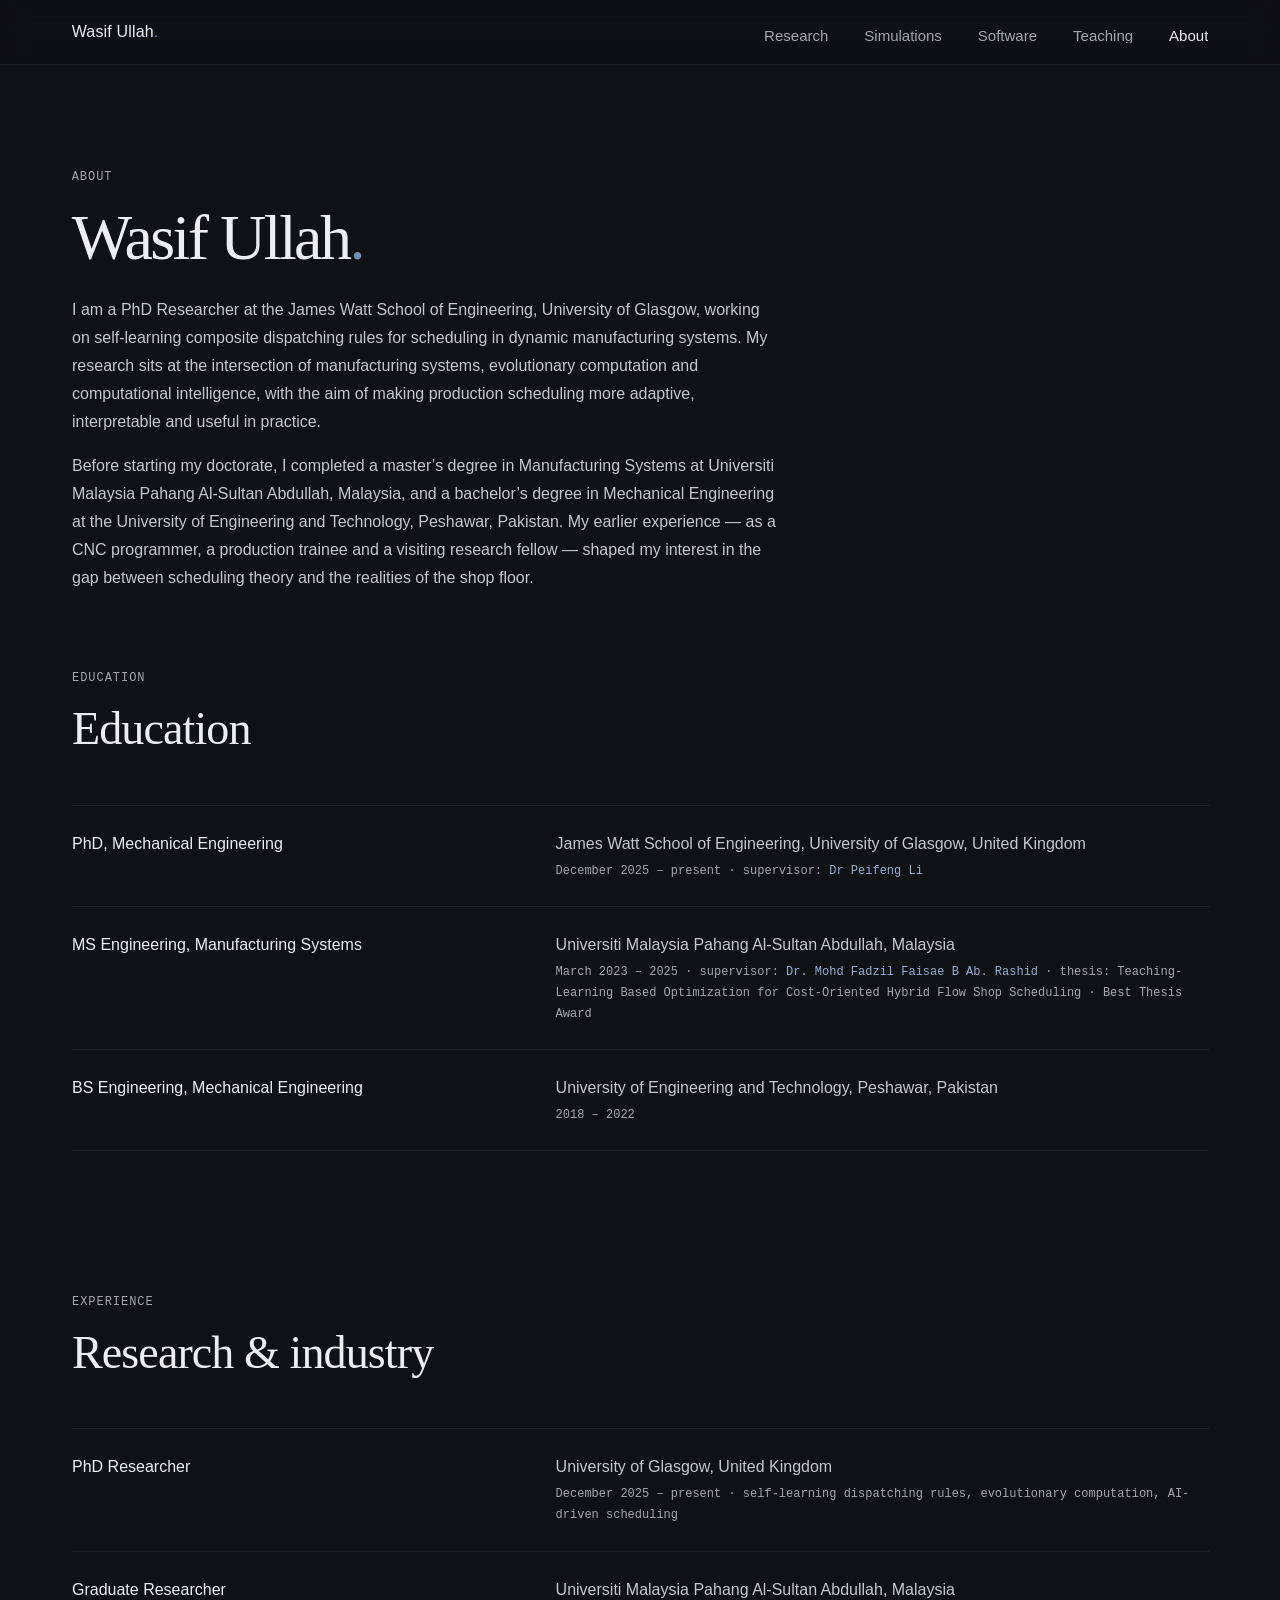
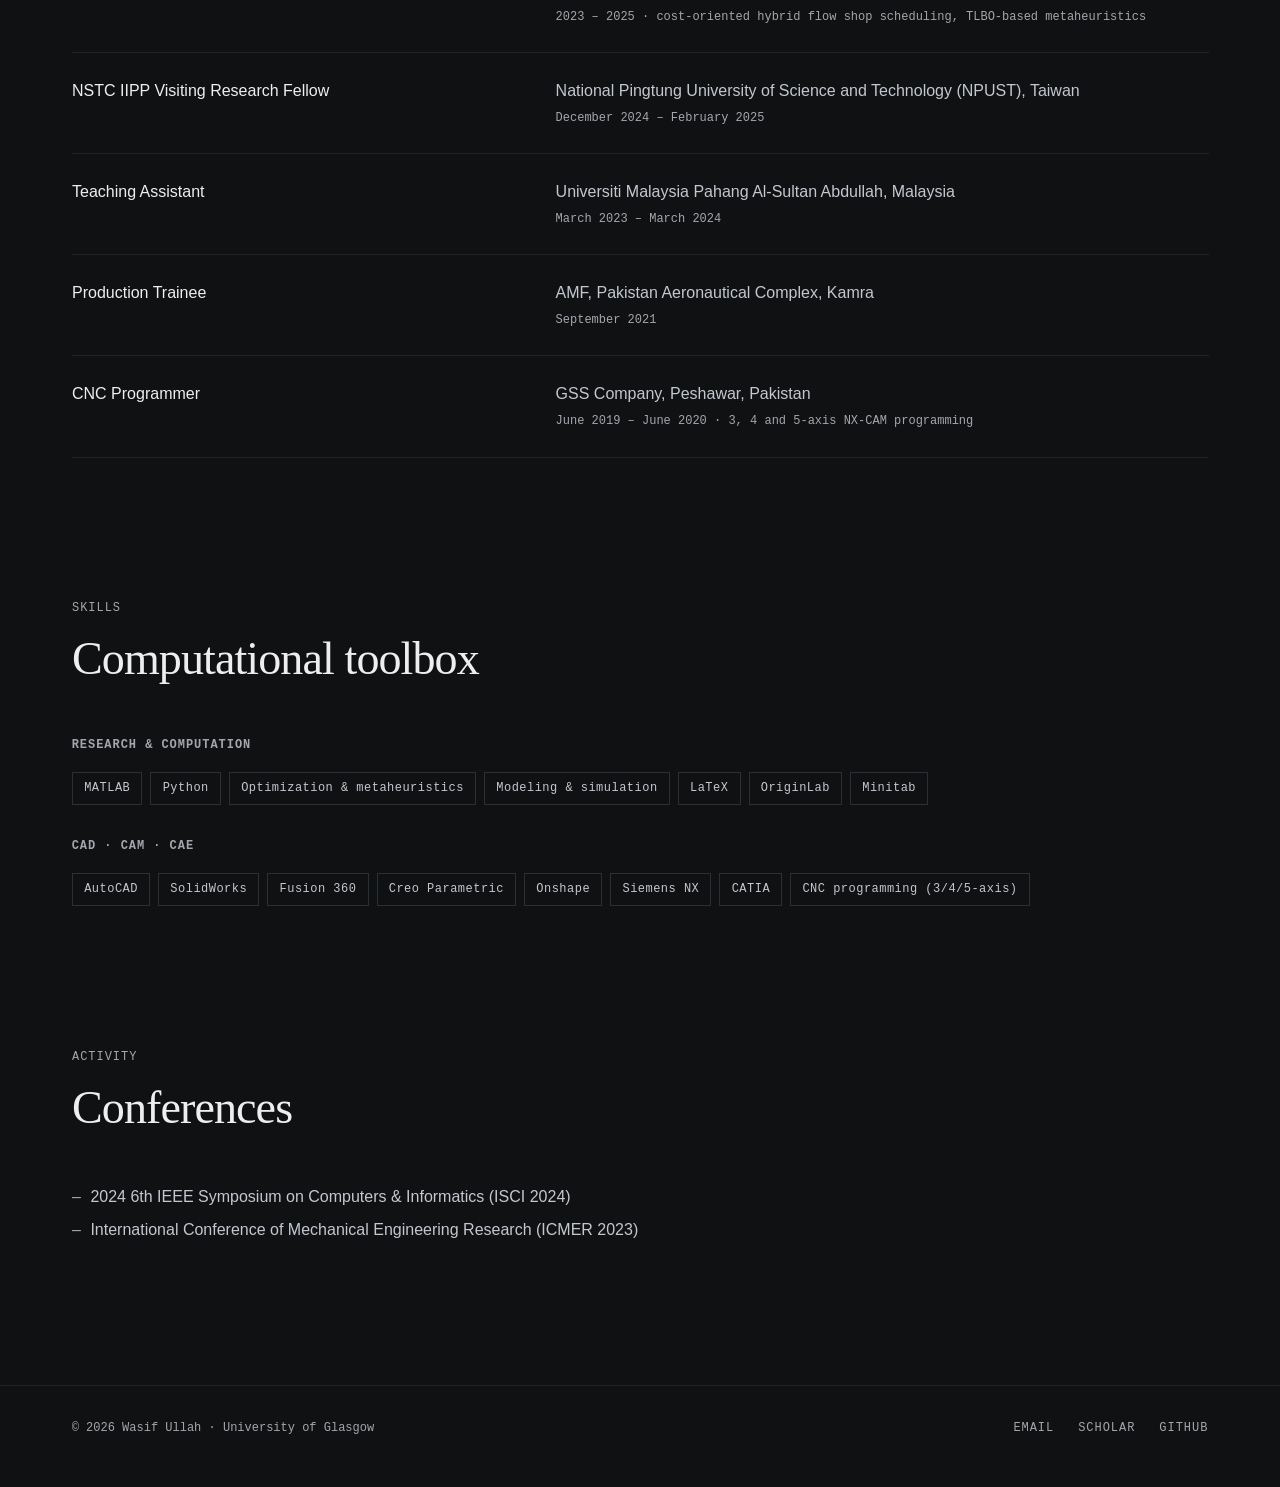
==== commit 7325a722: "Modify footer links and add base target Added a base target attribute and removed CV and LinkedIn li" ====
--- a/about.html
+++ b/about.html
@@ -12,6 +12,7 @@
   <link rel="icon" type="image/png" sizes="32x32" href="assets/favicon-32.png">
   <link rel="apple-touch-icon" href="assets/apple-touch-icon.png">
   <link rel="stylesheet" href="css/style.css">
+<base target="_blank">
 </head>
 <body>
   <a class="skip-link" href="#main">Skip to main content</a>
@@ -181,11 +182,8 @@
       <p>&copy; <span id="year">2026</span> Wasif Ullah · University of Glasgow</p>
       <nav class="contact-links" aria-label="Contact and profiles">
         <a href="mailto:wasif.optim@gmail.com">Email</a>
-        <a href="assets/cv.pdf">CV</a>
         <a href="https://scholar.google.com/citations?user=JLo4vEMAAAAJ&amp;hl=en">Scholar</a>
-        <a href="https://orcid.org/0009-0007-9515-0341">ORCID</a>
         <a href="https://github.com/wasif-ai-opt">GitHub</a>
-        <a href="https://www.linkedin.com/in/engineeringoptimization/">LinkedIn</a>
       </nav>
     </div>
   </footer>
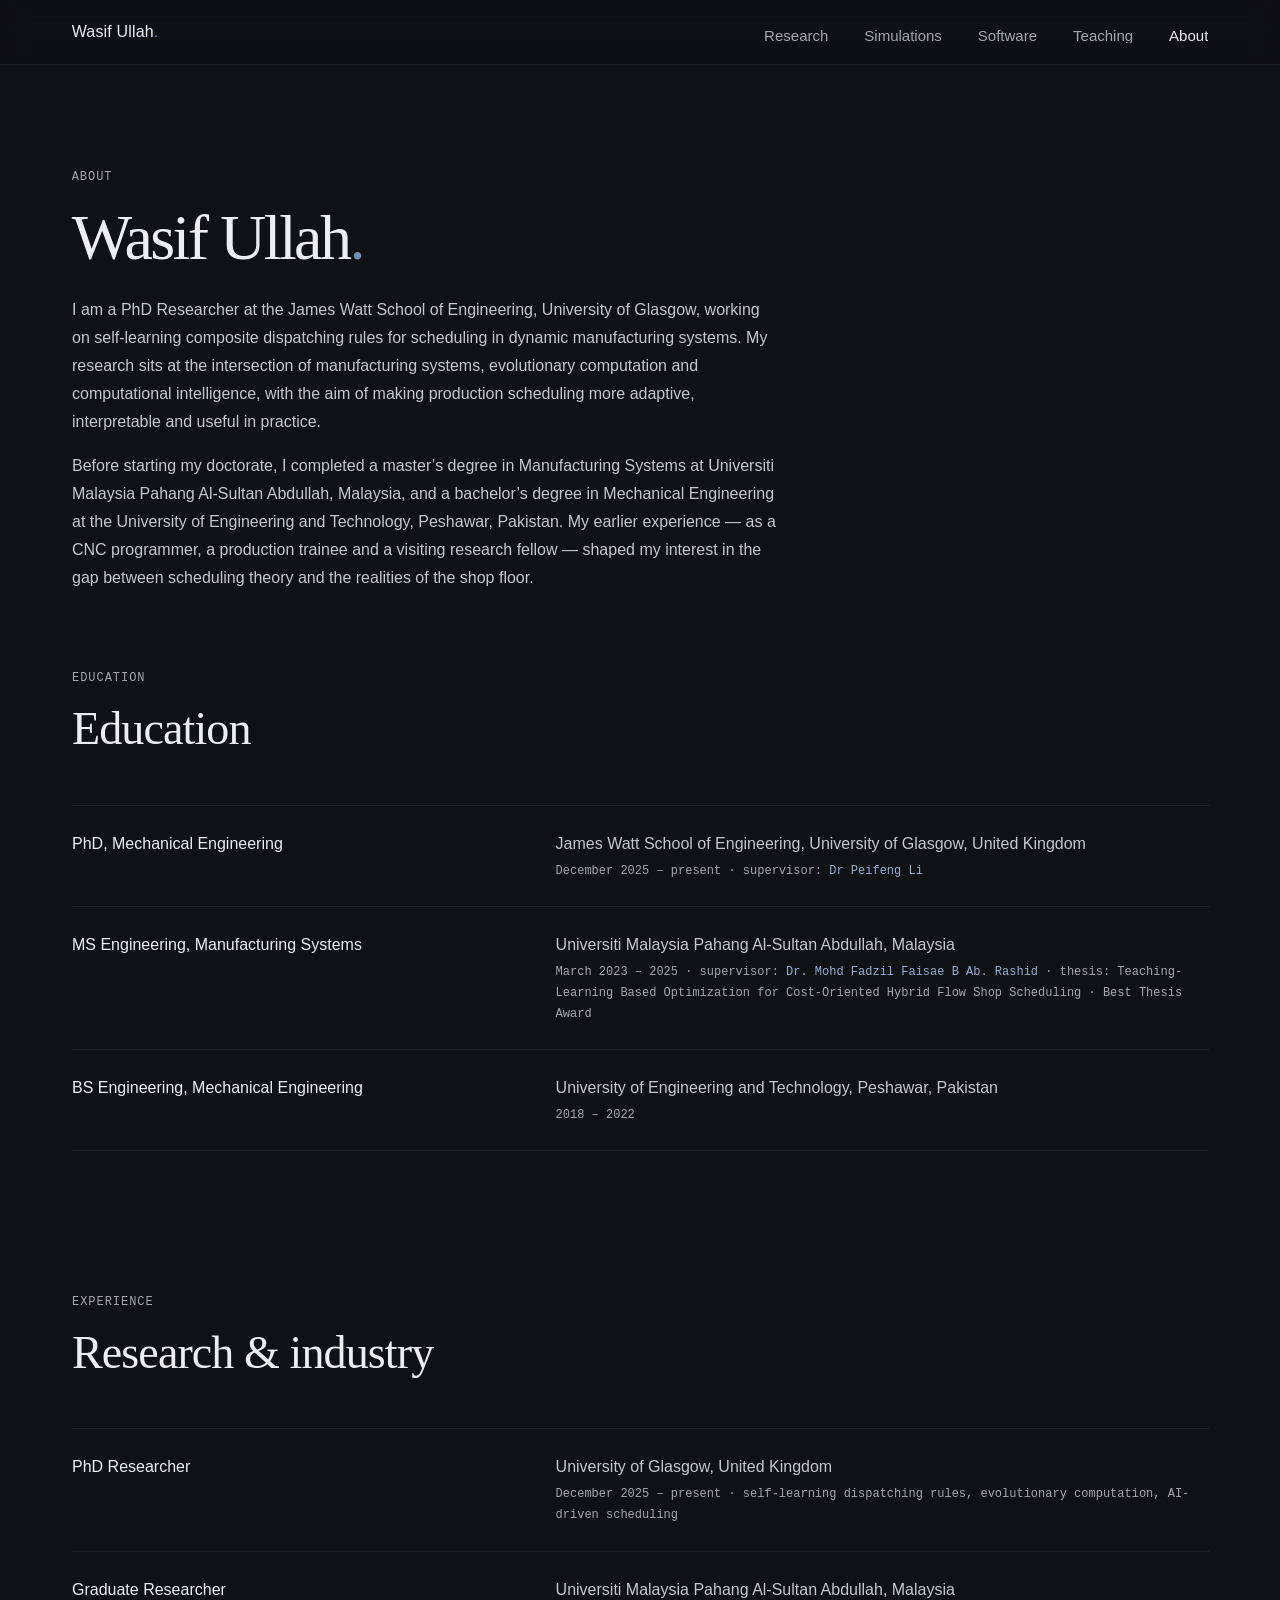
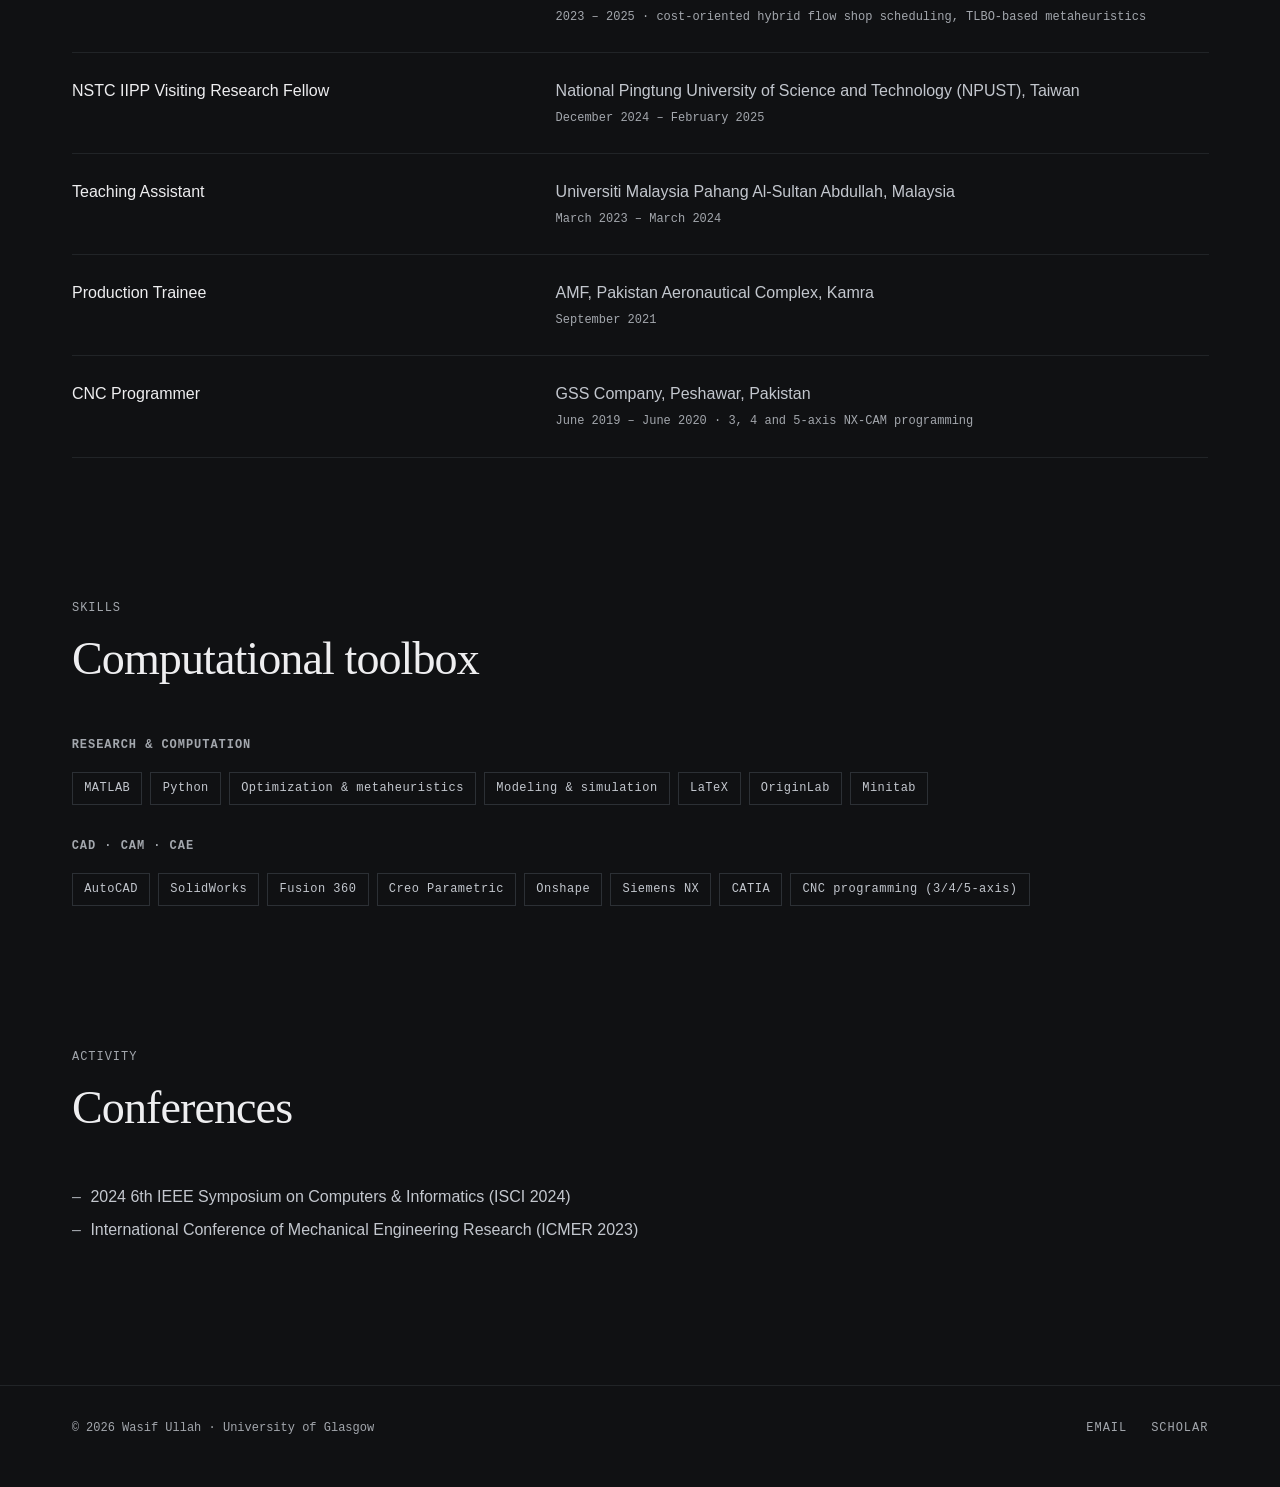
==== commit a0610828: "Add files via upload" ====
--- a/about.html
+++ b/about.html
@@ -183,7 +183,6 @@
       <nav class="contact-links" aria-label="Contact and profiles">
         <a href="mailto:wasif.optim@gmail.com">Email</a>
         <a href="https://scholar.google.com/citations?user=JLo4vEMAAAAJ&amp;hl=en">Scholar</a>
-        <a href="https://github.com/wasif-ai-opt">GitHub</a>
       </nav>
     </div>
   </footer>
